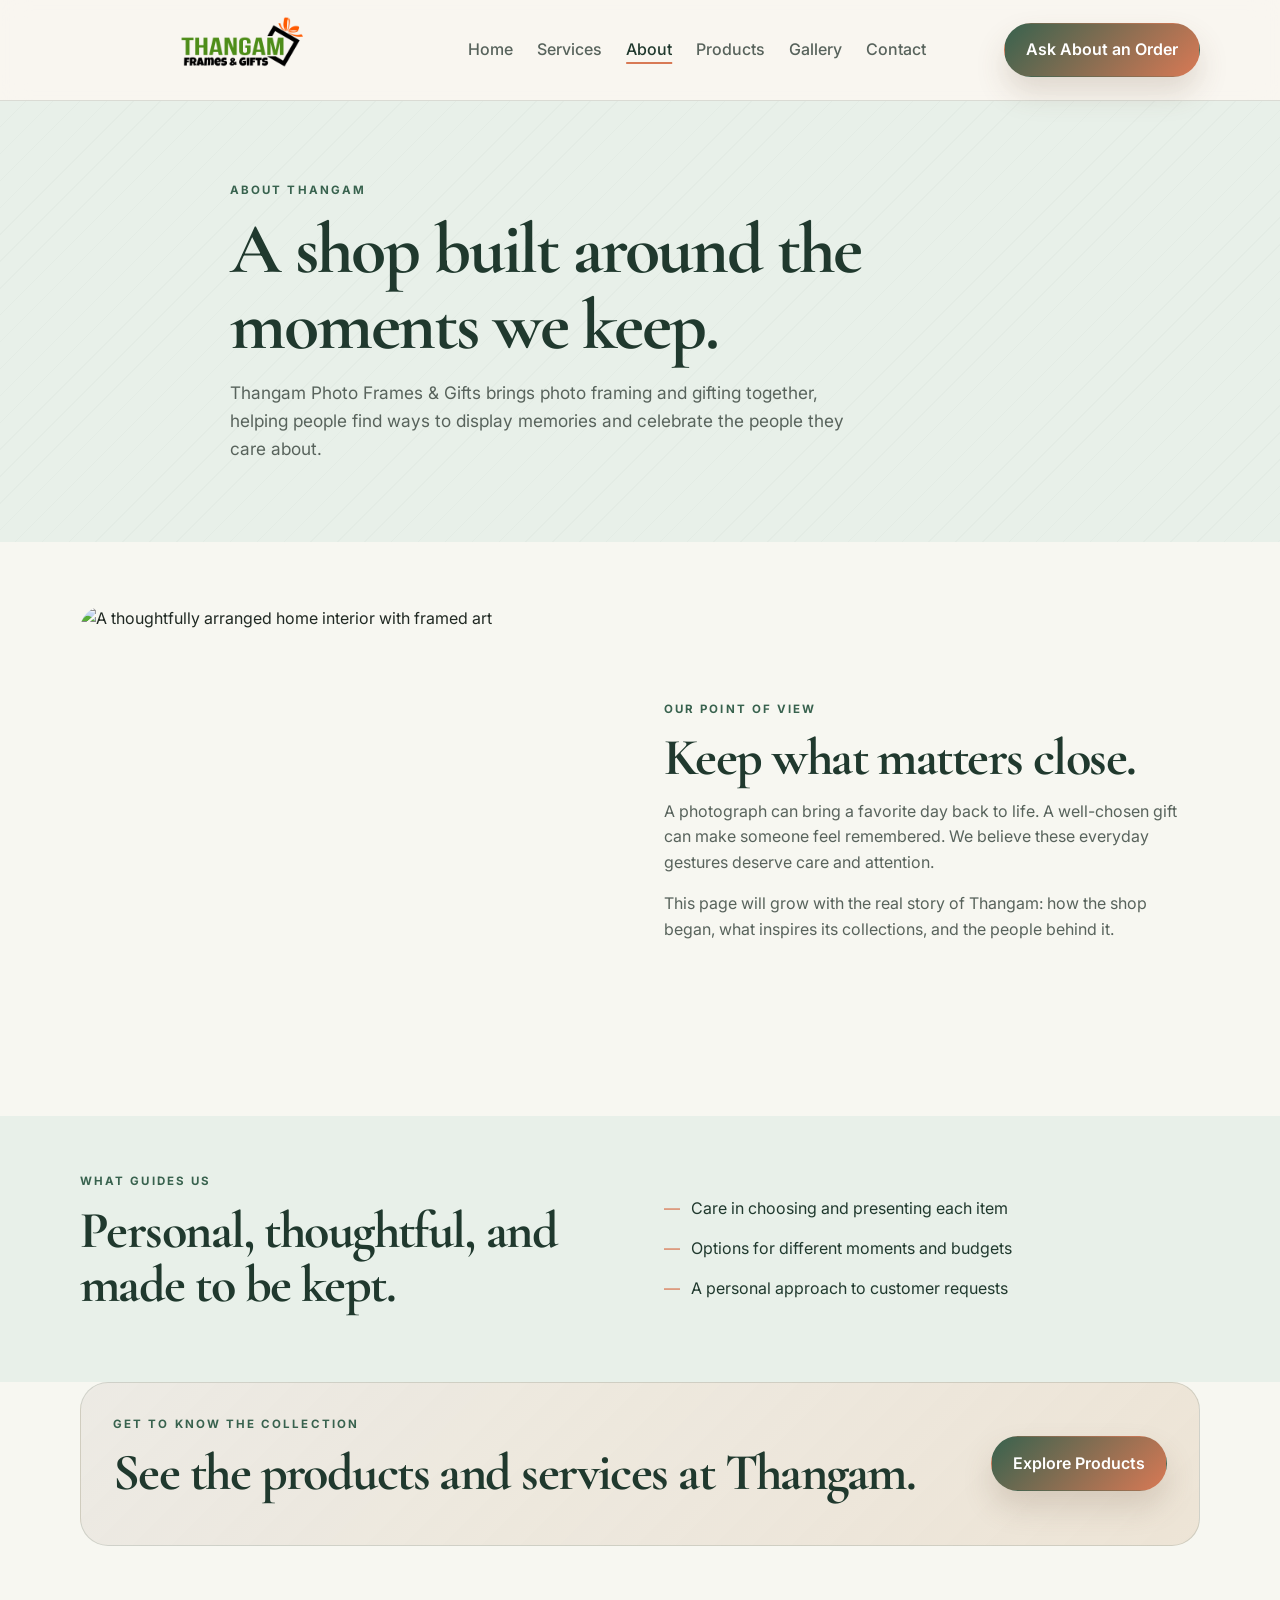
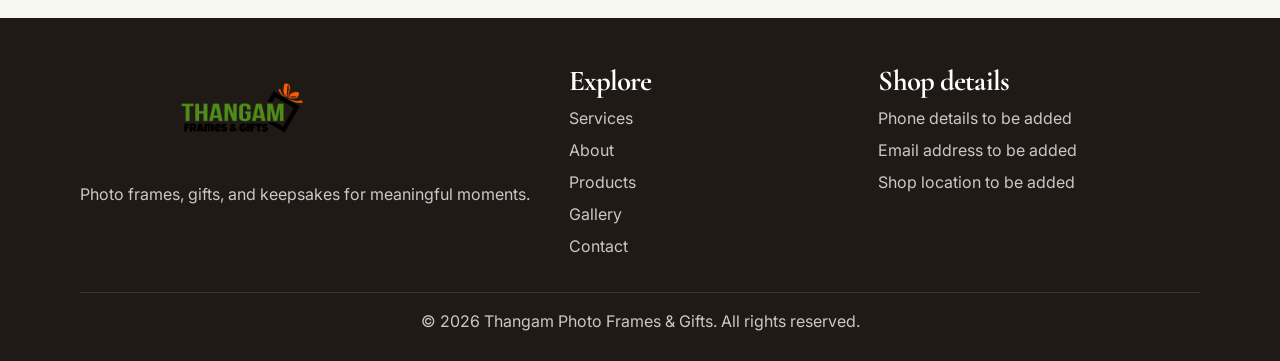
==== about.html @ ed3490eb "chnages" ====
<!DOCTYPE html>
<html lang="en">
  <head>
    <meta charset="UTF-8" />
    <meta name="viewport" content="width=device-width, initial-scale=1.0" />
    <meta name="description" content="Learn about Thangam Photo Frames & Gifts." />
    <title>About | Thangam Photo Frames & Gifts</title>
    <link rel="preconnect" href="https://fonts.googleapis.com" />
    <link rel="preconnect" href="https://fonts.gstatic.com" crossorigin />
    <link href="https://fonts.googleapis.com/css2?family=Cormorant+Garamond:wght@500;600;700&family=Inter:wght@400;500;600;700&display=swap" rel="stylesheet" />
    <link rel="stylesheet" href="styles.css" />
  </head>
  <body>
    <header class="site-header">
      <div class="container nav-wrap">
        <a href="index.html" class="brand" aria-label="Thangam Photo Frames and Gifts home"><img class="brand-logo" src="assets/thangam-logo.png" alt="" /></a>
        <button class="nav-toggle" aria-label="Toggle menu" aria-expanded="false"><span></span><span></span><span></span></button>
        <nav class="main-nav" aria-label="Main navigation">
          <a href="index.html">Home</a><a href="services.html">Services</a><a href="about.html" aria-current="page">About</a><a href="products.html">Products</a><a href="gallery.html">Gallery</a><a href="contact.html">Contact</a>
        </nav>
        <a href="contact.html" class="btn btn-primary nav-cta">Ask About an Order</a>
      </div>
    </header>

    <main>
      <section class="page-hero">
        <div class="container page-hero-inner">
          <p class="eyebrow">About Thangam</p>
          <h1>A shop built around the moments we keep.</h1>
          <p>Thangam Photo Frames & Gifts brings photo framing and gifting together, helping people find ways to display memories and celebrate the people they care about.</p>
        </div>
      </section>

      <section class="content-section">
        <div class="container story-layout">
          <div class="story-image"><img src="https://images.unsplash.com/photo-1513519245088-0e12902e5a38?auto=format&fit=crop&w=1100&q=85" alt="A thoughtfully arranged home interior with framed art" /></div>
          <div class="story-copy"><p class="eyebrow">Our point of view</p><h2>Keep what matters close.</h2><p>A photograph can bring a favorite day back to life. A well-chosen gift can make someone feel remembered. We believe these everyday gestures deserve care and attention.</p><p>This page will grow with the real story of Thangam: how the shop began, what inspires its collections, and the people behind it.</p></div>
        </div>
      </section>

      <section class="values-band"><div class="container values-inner"><div><p class="eyebrow">What guides us</p><h2>Personal, thoughtful, and made to be kept.</h2></div><ul class="value-list"><li>Care in choosing and presenting each item</li><li>Options for different moments and budgets</li><li>A personal approach to customer requests</li></ul></div></section>

      <section class="cta-strip"><div class="container cta-inner"><div><p class="eyebrow">Get to know the collection</p><h2>See the products and services at Thangam.</h2></div><a href="products.html" class="btn btn-primary">Explore Products</a></div></section>
    </main>

    <footer class="site-footer">
      <div class="container footer-grid">
        <div><a href="index.html" class="brand footer-brand" aria-label="Thangam Photo Frames and Gifts home"><img class="brand-logo" src="assets/thangam-logo.png" alt="" /></a><p>Photo frames, gifts, and keepsakes for meaningful moments.</p></div>
        <div><h3>Explore</h3><ul><li><a href="services.html">Services</a></li><li><a href="about.html">About</a></li><li><a href="products.html">Products</a></li><li><a href="gallery.html">Gallery</a></li><li><a href="contact.html">Contact</a></li></ul></div>
        <div><h3>Shop details</h3><ul><li>Phone details to be added</li><li>Email address to be added</li><li>Shop location to be added</li></ul></div>
      </div>
      <div class="container bottom-bar"><p>© <span id="year"></span> Thangam Photo Frames & Gifts. All rights reserved.</p></div>
    </footer>
    <script src="script.js"></script>
  </body>
</html>
---- styles.css ----
:root {
  --bg: #f7f7f1;
  --surface: #fffefa;
  --surface-strong: #e5eee6;
  --primary: #38624e;
  --primary-deep: #20392e;
  --accent: #d87955;
  --accent-soft: #f3dfd2;
  --text: #202923;
  --muted: #58635c;
  --line: rgba(32, 57, 46, 0.14);
  --shadow: 0 20px 45px rgba(32, 57, 46, 0.12);
}

* {
  margin: 0;
  padding: 0;
  box-sizing: border-box;
}

html {
  scroll-behavior: smooth;
}

body {
  font-family: "Inter", sans-serif;
  background: var(--bg);
  color: var(--text);
  line-height: 1.6;
}

img {
  display: block;
  width: 100%;
}

a {
  color: inherit;
  text-decoration: none;
}

button,
input,
textarea,
select {
  font: inherit;
}

.container {
  width: min(1120px, calc(100% - 2rem));
  margin: 0 auto;
}

.section-heading {
  margin-bottom: 2.5rem;
}

.section-heading.center {
  text-align: center;
}

.split {
  display: flex;
  justify-content: space-between;
  align-items: end;
  gap: 1rem;
}

.eyebrow {
  text-transform: uppercase;
  letter-spacing: 0.18em;
  font-size: 0.72rem;
  font-weight: 700;
  color: var(--primary);
  margin-bottom: 0.8rem;
}

h1,
h2,
h3 {
  font-family: "Cormorant Garamond", serif;
  line-height: 1.05;
  letter-spacing: -0.03em;
  color: var(--primary-deep);
}

h1 {
  font-size: 4.5rem;
  margin-bottom: 1rem;
}

h2 {
  font-size: 3.25rem;
  margin-bottom: 0.8rem;
}

h3 {
  font-size: 2rem;
  margin-bottom: 0.5rem;
}

p {
  color: var(--muted);
}

.site-header {
  position: sticky;
  top: 0;
  z-index: 20;
  background: rgba(249, 245, 240, 0.9);
  backdrop-filter: blur(14px);
  border-bottom: 1px solid var(--line);
}

.nav-wrap {
  display: flex;
  align-items: center;
  justify-content: space-between;
  gap: 1rem;
  min-height: 82px;
}

.brand {
  display: inline-flex;
  align-items: center;
  gap: 0.8rem;
}

.brand-logo {
  width: 310px;
  height: auto;
  max-height: 100px;
  object-fit: contain;
}

.home-logo {
  display: block;
  width: min(360px, 100%);
  height: auto;
  margin-bottom: 1.5rem;
}

.brand strong,
.brand small {
  display: block;
}

.brand strong {
  font-size: 1.1rem;
  color: var(--primary-deep);
}

.brand small {
  font-size: 0.7rem;
  color: var(--muted);
}

.brand-mark {
  width: 2.4rem;
  height: 2.4rem;
  display: grid;
  place-items: center;
  background: linear-gradient(135deg, var(--primary), var(--accent));
  color: white;
  font-family: "Cormorant Garamond", serif;
  font-size: 1.5rem;
  font-weight: 700;
  border-radius: 50%;
  box-shadow: var(--shadow);
}

.main-nav {
  display: flex;
  align-items: center;
  gap: 1.5rem;
}

.main-nav a {
  color: var(--muted);
  font-weight: 500;
  transition: color 0.2s ease;
}

.main-nav a:hover,
.main-nav a:focus-visible {
  color: var(--primary-deep);
}

.main-nav a[aria-current="page"] {
  color: var(--primary-deep);
  text-decoration: underline;
  text-decoration-color: var(--accent);
  text-decoration-thickness: 2px;
  text-underline-offset: 7px;
}

.nav-toggle {
  display: none;
  width: 46px;
  height: 46px;
  border: 1px solid var(--line);
  background: var(--surface);
  border-radius: 12px;
  flex-direction: column;
  justify-content: center;
  align-items: center;
  gap: 5px;
  cursor: pointer;
}

.nav-toggle span {
  display: block;
  width: 20px;
  height: 2px;
  background: var(--primary-deep);
  border-radius: 99px;
}

.btn {
  display: inline-flex;
  align-items: center;
  justify-content: center;
  min-height: 48px;
  padding: 0.85rem 1.3rem;
  border-radius: 999px;
  font-weight: 600;
  border: 1px solid transparent;
  transition: transform 0.2s ease, box-shadow 0.2s ease;
}

.btn:hover,
.btn:focus-visible {
  transform: translateY(-1px);
}

.btn-primary {
  background: linear-gradient(135deg, var(--primary), var(--accent));
  color: white;
  box-shadow: 0 16px 30px rgba(107, 75, 58, 0.18);
}

.btn-secondary {
  border-color: var(--line);
  background: rgba(255, 255, 255, 0.4);
  color: var(--primary-deep);
}

.hero {
  padding: 4.5rem 0 4rem;
}

.hero-grid {
  display: grid;
  grid-template-columns: 1.1fr 0.9fr;
  align-items: center;
  gap: 3rem;
}

.hero-copy .lead {
  font-size: 1.07rem;
  max-width: 600px;
  margin-bottom: 1.7rem;
}

.hero-actions {
  display: flex;
  flex-wrap: wrap;
  gap: 1rem;
  margin-bottom: 2rem;
}

.hero-stats {
  list-style: none;
  display: flex;
  flex-wrap: wrap;
  gap: 1.4rem;
}

.hero-stats li {
  min-width: 120px;
}

.hero-stats strong {
  display: block;
  font-size: 1.4rem;
  color: var(--primary-deep);
}

.hero-stats span {
  color: var(--muted);
  font-size: 0.9rem;
}

.hero-visual {
  position: relative;
  min-height: 560px;
  display: grid;
  place-items: center;
}

.frame-card {
  overflow: hidden;
  background: var(--surface);
  border: 12px solid #f8f1ea;
  border-radius: 24px;
  box-shadow: var(--shadow);
}

.frame-large {
  width: min(100%, 420px);
  aspect-ratio: 4 / 5;
  transform: rotate(-5deg);
}

.frame-small {
  position: absolute;
  width: 200px;
  aspect-ratio: 1;
  border-width: 10px;
  transform: rotate(10deg);
  box-shadow: 0 18px 30px rgba(62, 36, 27, 0.14);
}

.frame-small.top {
  right: 12%;
  top: 14%;
}

.frame-card img {
  height: 100%;
  object-fit: cover;
}

.badge {
  position: absolute;
  left: 5%;
  bottom: 10%;
  background: rgba(255, 255, 255, 0.8);
  border: 1px solid rgba(107, 75, 58, 0.12);
  color: var(--primary-deep);
  border-radius: 999px;
  padding: 0.7rem 1rem;
  font-weight: 600;
  box-shadow: 0 10px 25px rgba(77, 52, 45, 0.1);
}

.categories,
.featured,
.about,
.testimonials {
  padding: 2rem 0 4.5rem;
}

.category-grid,
.product-grid,
.testimonial-grid,
.footer-grid {
  display: grid;
  gap: 1.5rem;
}

.category-grid {
  grid-template-columns: repeat(3, minmax(0, 1fr));
}

.category-card,
.product-card,
blockquote {
  background: rgba(255, 255, 255, 0.6);
  border: 1px solid var(--line);
  border-radius: 24px;
  box-shadow: 0 15px 30px rgba(62, 39, 32, 0.04);
}

.category-card {
  padding: 2rem 1.5rem;
}

.icon {
  width: 62px;
  height: 62px;
  display: grid;
  place-items: center;
  background: var(--accent-soft);
  border-radius: 18px;
  font-size: 2rem;
  margin-bottom: 1rem;
}

.product-grid {
  grid-template-columns: repeat(4, minmax(0, 1fr));
}

.product-card {
  overflow: hidden;
}

.product-card img {
  height: 280px;
  object-fit: cover;
}

.product-info {
  padding: 1.2rem 1.1rem 1.5rem;
}

.tag {
  display: inline-block;
  padding: 0.45rem 0.7rem;
  border-radius: 999px;
  background: var(--surface-strong);
  color: var(--primary);
  font-size: 0.72rem;
  font-weight: 700;
  letter-spacing: 0.04em;
  text-transform: uppercase;
  margin-bottom: 0.75rem;
}

.product-info p {
  margin-top: 0.2rem;
  font-size: 0.95rem;
}

.catalog-intro {
  max-width: 720px;
  margin-bottom: 1.4rem;
}

.catalog-nav {
  display: flex;
  flex-wrap: wrap;
  gap: 0.7rem 1.5rem;
  padding: 0 0 1.3rem;
  border-bottom: 1px solid var(--line);
}

.catalog-nav a {
  color: var(--primary);
  font-weight: 600;
}

.catalog-nav a:hover,
.catalog-nav a:focus-visible {
  color: var(--accent);
  text-decoration: underline;
  text-underline-offset: 4px;
}

.catalog-category {
  padding: 2.5rem 0;
  border-bottom: 1px solid var(--line);
  scroll-margin-top: 125px;
}

.catalog-heading {
  display: flex;
  align-items: end;
  justify-content: space-between;
  gap: 1rem;
}

.catalog-kicker {
  display: block;
  margin-bottom: 0.5rem;
  color: var(--accent);
  font-size: 0.75rem;
  font-weight: 700;
  letter-spacing: 0.12em;
  text-transform: uppercase;
}

.catalog-heading h2 {
  margin-bottom: 0;
}

.serial-format {
  padding-bottom: 0.45rem;
  color: var(--muted);
  white-space: nowrap;
}

.serial-format strong {
  margin-left: 0.35rem;
  padding: 0.45rem 0.65rem;
  border: 1px solid var(--line);
  background: var(--surface);
  color: var(--primary-deep);
  font-family: monospace;
  font-size: 0.95rem;
}

.catalog-description {
  margin: 0.85rem 0 1.5rem;
}

.catalog-empty {
  display: flex;
  align-items: center;
  gap: 1.2rem;
  padding: 1.25rem 0;
  border-top: 1px solid var(--line);
}

.empty-code {
  color: var(--accent);
  font-family: "Cormorant Garamond", serif;
  font-size: 3rem;
  font-weight: 700;
  line-height: 1;
}

.catalog-empty h3 {
  margin-bottom: 0.25rem;
  font-size: 1.65rem;
}

.catalog-empty p {
  max-width: 720px;
}

.catalog-product-card {
  display: grid;
  grid-template-columns: 240px minmax(0, 1fr);
  align-items: center;
  gap: 1.5rem;
  padding: 1.35rem 0;
  border-top: 1px solid var(--line);
}

.catalog-product-image {
  width: min(100%, 240px);
  height: auto;
  aspect-ratio: 1;
  object-fit: contain;
  background: #fff;
  border: 1px solid var(--line);
  border-radius: 8px;
}

.product-serial {
  margin-bottom: 0.35rem;
  color: var(--accent);
  font-family: monospace;
  font-size: 0.9rem;
  font-weight: 700;
}

.catalog-product-details h3 {
  margin-bottom: 0.4rem;
}

.whatsapp-order-button {
  margin-top: 1rem;
  background: #18864b;
  box-shadow: 0 12px 24px rgba(24, 134, 75, 0.16);
}

.whatsapp-order-button:hover,
.whatsapp-order-button:focus-visible {
  background: #126b3b;
}

.product-price {
  display: flex;
  gap: 0.65rem;
  margin-top: 0.9rem;
}

.product-price span {
  color: var(--muted);
}

.product-price strong {
  color: var(--primary-deep);
}

.text-link {
  color: var(--primary);
  font-weight: 600;
}

.page-hero {
  padding: 5rem 0;
  background-color: #e8f0e9;
  background-image: repeating-linear-gradient(135deg, transparent 0 18px, rgba(32, 57, 46, 0.025) 18px 19px);
}

.page-hero-inner {
  max-width: 820px;
}

.page-hero h1 {
  max-width: 760px;
}

.page-hero p:not(.eyebrow) {
  max-width: 650px;
  font-size: 1.08rem;
}

.content-section {
  padding: 4rem 0 5rem;
}

.section-copy {
  max-width: 700px;
  margin-top: 1rem;
}

.service-grid {
  display: grid;
  grid-template-columns: repeat(2, minmax(0, 1fr));
  gap: 1.2rem;
}

.service-card {
  min-height: 260px;
  padding: 2rem;
  background: var(--surface);
  border: 1px solid var(--line);
  border-radius: 20px;
}

.service-number {
  display: block;
  margin-bottom: 2rem;
  color: var(--accent);
  font-size: 0.85rem;
  font-weight: 700;
}

.service-card .text-link {
  display: inline-block;
  margin-top: 1rem;
}

.story-layout {
  display: grid;
  grid-template-columns: 1fr 1fr;
  align-items: center;
  gap: 3rem;
}

.story-image {
  overflow: hidden;
  border-radius: 24px;
}

.story-image img {
  min-height: 430px;
  height: 100%;
  object-fit: cover;
}

.story-copy p + p {
  margin-top: 1rem;
}

.values-band {
  padding: 3.5rem 0;
  background: #e8f0e9;
}

.values-inner {
  display: grid;
  grid-template-columns: 1fr 1fr;
  align-items: center;
  gap: 3rem;
}

.value-list {
  display: grid;
  gap: 0.9rem;
  list-style: none;
  color: var(--primary-deep);
}

.value-list li::before {
  content: "—";
  margin-right: 0.7rem;
  color: var(--accent);
}

.gallery-grid {
  display: grid;
  grid-template-columns: repeat(3, minmax(0, 1fr));
  grid-auto-rows: 250px;
  gap: 1rem;
}

.gallery-item {
  position: relative;
  overflow: hidden;
  border-radius: 16px;
  background: var(--surface-strong);
}

.gallery-item img {
  width: 100%;
  height: 100%;
  object-fit: cover;
  transition: transform 0.45s ease;
}

.gallery-item:hover img {
  transform: scale(1.035);
}

.gallery-item figcaption {
  position: absolute;
  right: 0;
  bottom: 0;
  left: 0;
  padding: 2.5rem 1rem 1rem;
  color: white;
  font-weight: 600;
  background: linear-gradient(transparent, rgba(20, 30, 25, 0.72));
}

.gallery-tall {
  grid-row: span 2;
}

.gallery-wide {
  grid-column: span 2;
}

.contact-layout {
  display: grid;
  grid-template-columns: 0.8fr 1.2fr;
  gap: 3rem;
}

.contact-details {
  display: grid;
  gap: 0.8rem;
}

.contact-detail {
  padding: 1.4rem 1.5rem;
  border-left: 3px solid var(--accent);
  background: var(--surface);
}

.detail-label {
  display: block;
  margin-bottom: 0.3rem;
  color: var(--primary);
  font-size: 0.75rem;
  font-weight: 700;
  letter-spacing: 0.08em;
  text-transform: uppercase;
}

.contact-detail h3 {
  font-size: 1.7rem;
}

.about-grid {
  display: grid;
  grid-template-columns: 0.95fr 1.05fr;
  align-items: center;
  gap: 2rem;
}

.about-image {
  overflow: hidden;
  border-radius: 28px;
  box-shadow: var(--shadow);
}

.about-image img {
  height: 100%;
  min-height: 440px;
  object-fit: cover;
}

.check-list {
  margin-top: 1.4rem;
  list-style: none;
  display: grid;
  gap: 0.8rem;
  color: var(--primary-deep);
}

.check-list li {
  display: flex;
  align-items: center;
  gap: 0.7rem;
  font-weight: 500;
}

.check-list li::before {
  content: "✓";
  display: grid;
  place-items: center;
  width: 26px;
  height: 26px;
  background: var(--accent-soft);
  color: var(--primary);
  border-radius: 50%;
  font-weight: 700;
}

.testimonial-grid {
  grid-template-columns: repeat(3, minmax(0, 1fr));
}

blockquote {
  padding: 1.8rem 1.5rem;
  font-size: 1rem;
  color: var(--primary-deep);
}

blockquote footer {
  margin-top: 1rem;
  color: var(--primary);
  font-weight: 600;
}

.cta-strip {
  padding: 0 0 4.5rem;
}

.cta-inner {
  display: flex;
  align-items: center;
  justify-content: space-between;
  gap: 1rem;
  padding: 2rem 2rem;
  border-radius: 28px;
  background: linear-gradient(135deg, rgba(107, 75, 58, 0.07), rgba(200, 155, 108, 0.2));
  border: 1px solid var(--line);
}

.site-footer {
  background: #201a17;
  color: rgba(255, 255, 255, 0.8);
  padding-top: 3rem;
}

.footer-grid {
  grid-template-columns: 1.3fr 0.8fr 0.9fr;
  align-items: start;
}

.footer-brand {
  margin-bottom: 1rem;
}

.footer-brand .brand-logo {
  width: 310px;
}

.footer-brand strong,
.footer-brand small {
  color: #fff;
}

.site-footer h3 {
  font-size: 1.8rem;
  color: #fff;
  margin-bottom: 0.6rem;
}

.site-footer p,
.site-footer li,
.site-footer a {
  color: rgba(255, 255, 255, 0.76);
}

.site-footer ul {
  list-style: none;
  display: grid;
  gap: 0.4rem;
}

.bottom-bar {
  margin-top: 2rem;
  border-top: 1px solid rgba(255, 255, 255, 0.12);
  padding: 1rem 0 1.7rem;
  text-align: center;
}

@media (max-width: 900px) {
  .brand-logo {
    width: 290px;
    max-height: 94px;
  }

  .footer-brand .brand-logo {
    width: 290px;
  }

  h1 {
    font-size: 3.75rem;
  }

  h2 {
    font-size: 2.75rem;
  }

  .hero-grid,
  .about-grid,
  .category-grid,
  .product-grid,
  .testimonial-grid,
  .footer-grid {
    grid-template-columns: 1fr 1fr;
  }

  .hero-grid,
  .about-grid,
  .story-layout,
  .values-inner,
  .contact-layout {
    grid-template-columns: 1fr;
  }

  .gallery-grid {
    grid-template-columns: repeat(2, minmax(0, 1fr));
  }

  .main-nav {
    position: absolute;
    top: calc(100% + 10px);
    right: 1rem;
    left: 1rem;
    z-index: 1;
    display: none;
    flex-direction: column;
    align-items: flex-start;
    background: var(--surface);
    border: 1px solid var(--line);
    border-radius: 20px;
    padding: 1rem;
    box-shadow: var(--shadow);
  }

  .main-nav.open {
    display: flex;
  }

  .nav-toggle {
    display: flex;
  }

  .nav-cta {
    display: none;
  }
}

@media (max-width: 640px) {
  h1 {
    font-size: 2.8rem;
  }

  h2 {
    font-size: 2.3rem;
  }

  h3 {
    font-size: 1.8rem;
  }

  .hero {
    padding-top: 3.2rem;
  }

  .brand-logo {
    width: 260px;
    max-height: 88px;
  }

  .footer-brand .brand-logo {
    width: 260px;
  }

  .hero-stats,
  .category-grid,
  .product-grid,
  .testimonial-grid,
  .footer-grid,
  .service-grid,
  .gallery-grid {
    grid-template-columns: 1fr;
  }

  .page-hero {
    padding: 3.5rem 0;
  }

  .content-section {
    padding: 3rem 0;
  }

  .catalog-nav {
    display: grid;
    grid-template-columns: repeat(2, minmax(0, 1fr));
    gap: 0.75rem;
  }

  .catalog-category {
    padding: 2rem 0;
  }

  .catalog-heading {
    align-items: flex-start;
    flex-direction: column;
    gap: 0.75rem;
  }

  .catalog-product-card {
    grid-template-columns: 1fr;
    gap: 1rem;
  }

  .serial-format {
    padding-bottom: 0;
  }

  .gallery-grid {
    grid-auto-rows: 280px;
  }

  .gallery-tall,
  .gallery-wide {
    grid-column: auto;
    grid-row: auto;
  }

  .hero-stats {
    display: grid;
    gap: 0.8rem;
  }

  .cta-inner,
  .split {
    flex-direction: column;
    align-items: flex-start;
  }

  .frame-small.top {
    right: 0;
    width: 145px;
  }

  .frame-large {
    width: min(100%, 360px);
  }
}
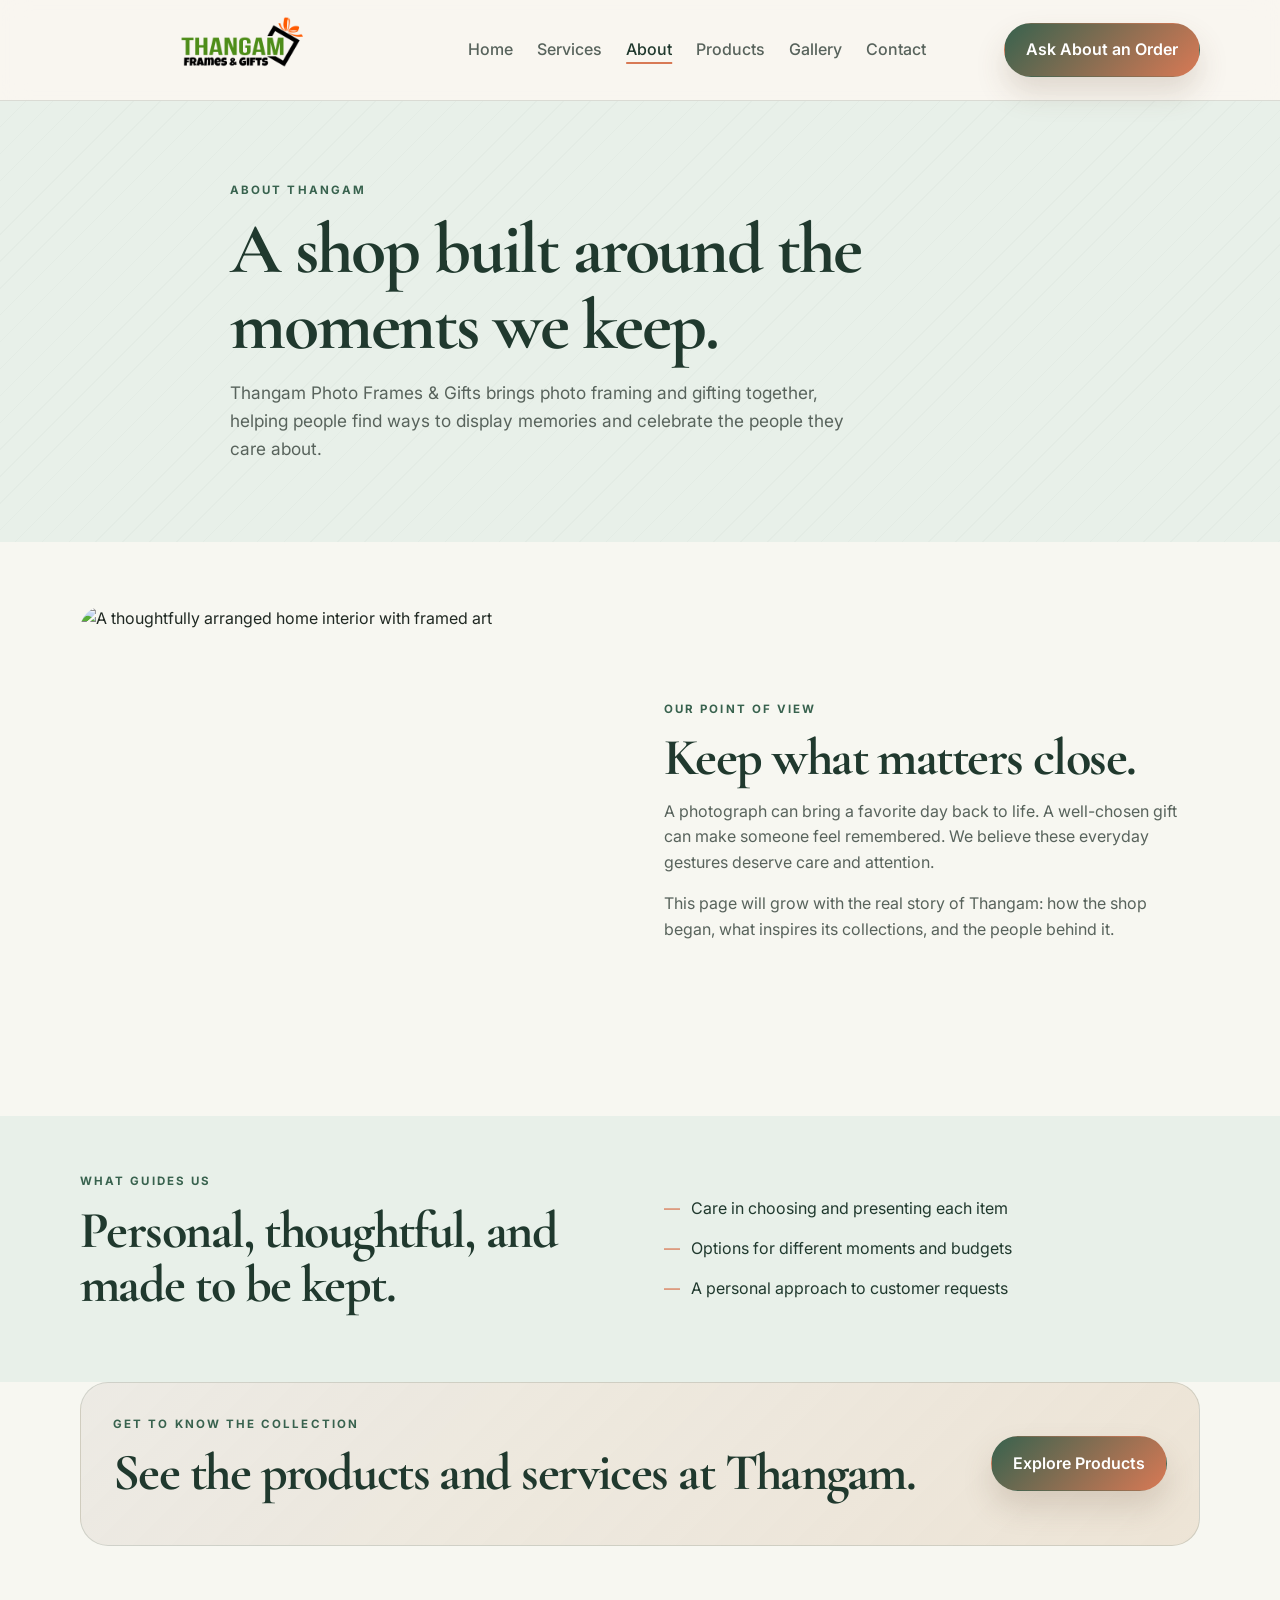
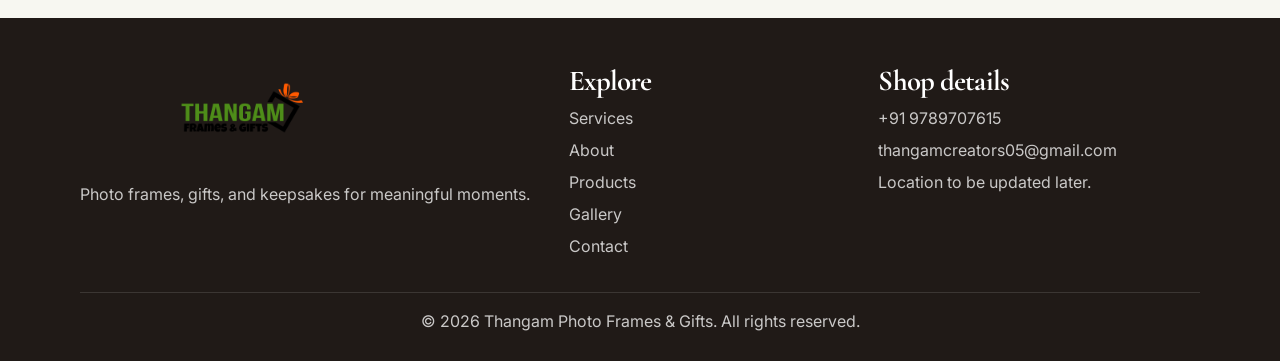
==== commit bef658c6: "Add cart-based WhatsApp ordering" ====
--- a/about.html
+++ b/about.html
@@ -47,7 +47,7 @@
       <div class="container footer-grid">
         <div><a href="index.html" class="brand footer-brand" aria-label="Thangam Photo Frames and Gifts home"><img class="brand-logo" src="assets/thangam-logo.png" alt="" /></a><p>Photo frames, gifts, and keepsakes for meaningful moments.</p></div>
         <div><h3>Explore</h3><ul><li><a href="services.html">Services</a></li><li><a href="about.html">About</a></li><li><a href="products.html">Products</a></li><li><a href="gallery.html">Gallery</a></li><li><a href="contact.html">Contact</a></li></ul></div>
-        <div><h3>Shop details</h3><ul><li>Phone details to be added</li><li>Email address to be added</li><li>Shop location to be added</li></ul></div>
+        <div><h3>Shop details</h3><ul><li><a href="tel:+919789707615">+91 9789707615</a></li><li><a href="mailto:thangamcreators05@gmail.com">thangamcreators05@gmail.com</a></li><li>Location to be updated later.</li></ul></div>
       </div>
       <div class="container bottom-bar"><p>© <span id="year"></span> Thangam Photo Frames & Gifts. All rights reserved.</p></div>
     </footer>
--- a/styles.css
+++ b/styles.css
@@ -245,28 +245,104 @@
   color: var(--primary-deep);
 }
 
+:root {
+  --hero-bg: url('assets/hero-background.gif');
+}
+
 .hero {
+  position: relative;
   padding: 4.5rem 0 4rem;
+  background:
+    linear-gradient(120deg, rgba(22, 30, 28, 0.74), rgba(22, 30, 28, 0.35)),
+    var(--hero-bg) center center / cover no-repeat;
 }
 
 .hero-grid {
   display: grid;
-  grid-template-columns: 1.1fr 0.9fr;
+  grid-template-columns: 1fr;
   align-items: center;
   gap: 3rem;
 }
 
+.hero-copy {
+  position: relative;
+  z-index: 1;
+  max-width: 760px;
+}
+
+.hero-copy .eyebrow,
+.hero-copy h1,
+.hero-copy .lead,
+.hero-copy .hero-search-form,
+.hero-copy .hero-actions {
+  position: relative;
+  z-index: 1;
+}
+
+.hero-copy .eyebrow {
+  color: #f8eae3;
+}
+
+.hero-copy h1 {
+  color: #fffdf9;
+  max-width: 620px;
+}
+
 .hero-copy .lead {
+  color: rgba(255, 255, 255, 0.88);
   font-size: 1.07rem;
   max-width: 600px;
   margin-bottom: 1.7rem;
 }
 
+.hero-search-form {
+  display: flex;
+  align-items: center;
+  gap: 0.8rem;
+  max-width: 610px;
+  margin-bottom: 1.5rem;
+  background: rgba(255, 255, 255, 0.1);
+  border: 1px solid rgba(255, 255, 255, 0.2);
+  border-radius: 999px;
+  padding: 0.5rem 0.7rem 0.5rem 1rem;
+  backdrop-filter: blur(8px);
+}
+
+.hero-search-form input {
+  flex: 1;
+  min-width: 0;
+  border: none;
+  background: transparent;
+  color: #fff;
+  font-size: 1rem;
+  outline: none;
+}
+
+.hero-search-form input::placeholder {
+  color: rgba(255, 255, 255, 0.7);
+}
+
+.hero-search-form .btn {
+  min-height: 44px;
+}
+
 .hero-actions {
   display: flex;
   flex-wrap: wrap;
   gap: 1rem;
   margin-bottom: 2rem;
+}
+
+.sr-only {
+  position: absolute;
+  width: 1px;
+  height: 1px;
+  padding: 0;
+  margin: -1px;
+  overflow: hidden;
+  clip: rect(0, 0, 0, 0);
+  white-space: nowrap;
+  border: 0;
 }
 
 .hero-stats {
@@ -291,57 +367,136 @@
   font-size: 0.9rem;
 }
 
-.hero-visual {
+.home-products {
+  padding: 3rem 0 4.5rem;
+}
+
+.home-products-heading {
+  display: flex;
+  align-items: end;
+  justify-content: space-between;
+  gap: 1rem;
+  margin-bottom: 1.5rem;
+}
+
+.home-products-heading h2 {
+  margin-bottom: 0;
+}
+
+.home-products-tabs {
+  display: flex;
+  justify-content: center;
+  gap: 1.8rem;
+  margin-bottom: 1rem;
+  border-bottom: 1px solid var(--line);
+}
+
+.home-products-tab {
   position: relative;
-  min-height: 560px;
-  display: grid;
-  place-items: center;
-}
-
-.frame-card {
+  padding: 0.8rem 0.2rem;
+  border: 0;
+  background: transparent;
+  color: var(--muted);
+  font-weight: 600;
+  cursor: pointer;
+}
+
+.home-products-tab.is-active {
+  color: var(--primary-deep);
+}
+
+.home-products-tab.is-active::after {
+  position: absolute;
+  right: 0;
+  bottom: -1px;
+  left: 0;
+  height: 3px;
+  background: var(--accent);
+  content: "";
+}
+
+.home-category-filters {
+  display: flex;
+  flex-wrap: wrap;
+  justify-content: center;
+  gap: 0.55rem;
+  padding: 0.4rem 0 1.2rem;
+}
+
+.home-category-filters[hidden] {
+  display: none;
+}
+
+.home-category-filter {
+  padding: 0.55rem 0.8rem;
+  border: 1px solid var(--line);
+  border-radius: 999px;
+  background: var(--surface);
+  color: var(--muted);
+  font-size: 0.82rem;
+  cursor: pointer;
+}
+
+.home-category-filter.is-active {
+  border-color: var(--primary);
+  background: var(--primary);
+  color: white;
+}
+
+.home-product-grid {
+  display: grid;
+  grid-template-columns: repeat(4, minmax(0, 1fr));
+  gap: 1rem;
+}
+
+.home-product-card {
+  min-width: 0;
   overflow: hidden;
   background: var(--surface);
-  border: 12px solid #f8f1ea;
-  border-radius: 24px;
-  box-shadow: var(--shadow);
-}
-
-.frame-large {
-  width: min(100%, 420px);
-  aspect-ratio: 4 / 5;
-  transform: rotate(-5deg);
-}
-
-.frame-small {
-  position: absolute;
-  width: 200px;
-  aspect-ratio: 1;
-  border-width: 10px;
-  transform: rotate(10deg);
-  box-shadow: 0 18px 30px rgba(62, 36, 27, 0.14);
-}
-
-.frame-small.top {
-  right: 12%;
-  top: 14%;
-}
-
-.frame-card img {
+  border: 1px solid var(--line);
+  border-radius: 8px;
+  box-shadow: 0 12px 26px rgba(32, 57, 46, 0.07);
+  transition: transform 0.25s ease, box-shadow 0.25s ease;
+}
+
+.home-product-card:hover,
+.home-product-card:focus-visible {
+  transform: translateY(-3px);
+  box-shadow: 0 17px 30px rgba(32, 57, 46, 0.14);
+}
+
+.home-product-image {
+  overflow: hidden;
+  aspect-ratio: 1 / 1;
+  background: #fff;
+}
+
+.home-product-image img {
   height: 100%;
-  object-fit: cover;
-}
-
-.badge {
-  position: absolute;
-  left: 5%;
-  bottom: 10%;
-  background: rgba(255, 255, 255, 0.8);
-  border: 1px solid rgba(107, 75, 58, 0.12);
-  color: var(--primary-deep);
-  border-radius: 999px;
-  padding: 0.7rem 1rem;
-  font-weight: 600;
-  box-shadow: 0 10px 25px rgba(77, 52, 45, 0.1);
+  object-fit: contain;
+  transition: transform 0.35s ease;
+}
+
+.home-product-card:hover .home-product-image img {
+  transform: scale(1.035);
+}
+
+.home-product-info {
+  display: grid;
+  gap: 0.25rem;
+  padding: 0.85rem;
+}
+
+.home-product-id {
+  color: var(--accent);
+  font-family: monospace;
+  font-size: 0.76rem;
+  font-weight: 700;
+}
+
+.home-product-info h3 {
+  margin: 0;
+  font-size: 1.45rem;
 }
 
 .categories,
@@ -519,23 +674,33 @@
   max-width: 720px;
 }
 
+.catalog-product-list,
+.mug-product-list {
+  display: grid;
+  grid-template-columns: repeat(4, minmax(0, 1fr));
+  gap: 1rem;
+}
+
 .catalog-product-card {
   display: grid;
-  grid-template-columns: 240px minmax(0, 1fr);
-  align-items: center;
-  gap: 1.5rem;
-  padding: 1.35rem 0;
-  border-top: 1px solid var(--line);
+  grid-template-columns: minmax(0, 1fr);
+  align-content: start;
+  overflow: hidden;
+  background: var(--surface);
+  border: 1px solid var(--line);
+  border-radius: 8px;
 }
 
 .catalog-product-image {
-  width: min(100%, 240px);
+  width: 100%;
   height: auto;
   aspect-ratio: 1;
   object-fit: contain;
   background: #fff;
-  border: 1px solid var(--line);
-  border-radius: 8px;
+}
+
+.catalog-product-details {
+  padding: 0.9rem;
 }
 
 .product-serial {
@@ -548,31 +713,321 @@
 
 .catalog-product-details h3 {
   margin-bottom: 0.4rem;
-}
-
-.whatsapp-order-button {
-  margin-top: 1rem;
+  font-size: 1.65rem;
+}
+
+.add-to-cart-button {
+  width: 100%;
+  min-height: 42px;
+  margin-top: 0.8rem;
+  padding: 0.65rem 0.8rem;
+  border: 1px solid var(--primary);
+  border-radius: 6px;
+  background: var(--primary);
+  color: #fff;
+  font-weight: 600;
+  cursor: pointer;
+}
+
+.add-to-cart-button:hover,
+.add-to-cart-button:focus-visible {
+  background: var(--primary-deep);
+}
+
+.product-price {
+  display: flex;
+  gap: 0.65rem;
+  margin-top: 0.9rem;
+}
+
+.product-price span {
+  color: var(--muted);
+}
+
+.product-price strong {
+  color: var(--primary-deep);
+}
+
+.home-product-add {
+  min-height: 38px;
+  margin-top: 0.45rem;
+  padding: 0.55rem 0.7rem;
+  font-size: 0.85rem;
+}
+
+.cart-floating-button {
+  position: fixed;
+  right: 1.25rem;
+  bottom: 1.25rem;
+  z-index: 31;
+  display: inline-flex;
+  align-items: center;
+  gap: 0.6rem;
+  min-height: 50px;
+  padding: 0.65rem 1rem;
+  border: 0;
+  border-radius: 999px;
+  background: var(--primary-deep);
+  color: #fff;
+  font-weight: 700;
+  box-shadow: 0 12px 30px rgba(32, 57, 46, 0.24);
+  cursor: pointer;
+}
+
+.cart-count {
+  display: grid;
+  place-items: center;
+  width: 1.6rem;
+  aspect-ratio: 1;
+  border-radius: 50%;
+  background: var(--accent);
+  color: #fff;
+  font-size: 0.8rem;
+}
+
+.cart-overlay {
+  position: fixed;
+  inset: 0;
+  z-index: 40;
+}
+
+.cart-overlay[hidden] {
+  display: none;
+}
+
+.cart-backdrop {
+  position: absolute;
+  inset: 0;
+  width: 100%;
+  border: 0;
+  background: rgba(15, 24, 19, 0.55);
+}
+
+.cart-drawer {
+  position: absolute;
+  top: 0;
+  right: 0;
+  bottom: 0;
+  width: min(560px, 100%);
+  overflow-y: auto;
+  padding: 1.4rem;
+  background: var(--bg);
+  box-shadow: -20px 0 50px rgba(0, 0, 0, 0.18);
+}
+
+.cart-header {
+  display: flex;
+  align-items: flex-start;
+  justify-content: space-between;
+  gap: 1rem;
+  padding-bottom: 1rem;
+  border-bottom: 1px solid var(--line);
+}
+
+.cart-header .eyebrow {
+  margin-bottom: 0.3rem;
+}
+
+.cart-header h2 {
+  margin: 0;
+  font-size: 2.4rem;
+}
+
+.cart-close {
+  min-height: 40px;
+  padding: 0.5rem 0.8rem;
+  border: 1px solid var(--line);
+  border-radius: 6px;
+  background: var(--surface);
+  color: var(--text);
+  cursor: pointer;
+}
+
+.cart-items {
+  display: grid;
+  gap: 0.75rem;
+  padding: 1rem 0;
+}
+
+.cart-empty {
+  padding: 1rem 0;
+}
+
+.cart-item {
+  display: grid;
+  grid-template-columns: 76px minmax(0, 1fr) auto;
+  align-items: center;
+  gap: 0.75rem;
+  padding: 0.65rem;
+  border: 1px solid var(--line);
+  border-radius: 8px;
+  background: var(--surface);
+}
+
+.cart-item-image {
+  width: 76px;
+  aspect-ratio: 1;
+  object-fit: contain;
+  background: #fff;
+}
+
+.cart-item-id {
+  color: var(--accent);
+  font-family: monospace;
+  font-size: 0.75rem;
+  font-weight: 700;
+}
+
+.cart-item h3 {
+  margin: 0.1rem 0;
+  font-size: 1.35rem;
+}
+
+.cart-item p {
+  font-size: 0.82rem;
+}
+
+.cart-item-actions {
+  display: flex;
+  align-items: center;
+  gap: 0.35rem;
+}
+
+.cart-item-actions button {
+  display: grid;
+  place-items: center;
+  width: 32px;
+  aspect-ratio: 1;
+  border: 1px solid var(--line);
+  border-radius: 5px;
+  background: var(--surface);
+  color: var(--text);
+  cursor: pointer;
+}
+
+.cart-item-quantity {
+  min-width: 1.2rem;
+  text-align: center;
+  font-weight: 700;
+}
+
+.cart-total {
+  display: flex;
+  justify-content: space-between;
+  gap: 1rem;
+  padding: 0.9rem 0;
+  border-top: 1px solid var(--line);
+  border-bottom: 1px solid var(--line);
+}
+
+.cart-total strong {
+  color: var(--primary-deep);
+}
+
+.order-form {
+  display: grid;
+  gap: 1rem;
+  padding-top: 1rem;
+}
+
+.order-form fieldset {
+  display: grid;
+  gap: 0.75rem;
+  min-width: 0;
+  padding: 0.9rem;
+  border: 1px solid var(--line);
+  border-radius: 8px;
+}
+
+.order-form legend {
+  padding: 0 0.35rem;
+  color: var(--primary-deep);
+  font-weight: 700;
+}
+
+.order-form label {
+  display: grid;
+  gap: 0.3rem;
+  color: var(--text);
+  font-size: 0.88rem;
+  font-weight: 600;
+}
+
+.order-form input:not([type="radio"]),
+.order-form textarea {
+  width: 100%;
+  min-height: 42px;
+  padding: 0.6rem 0.7rem;
+  border: 1px solid var(--line);
+  border-radius: 5px;
+  background: var(--surface);
+  color: var(--text);
+}
+
+.order-form textarea {
+  resize: vertical;
+}
+
+.order-choice-group {
+  display: flex;
+  flex-wrap: wrap;
+  gap: 0.6rem 1rem;
+}
+
+.order-choice-group > span {
+  flex-basis: 100%;
+  font-size: 0.88rem;
+  font-weight: 600;
+}
+
+.order-choice-group label {
+  display: inline-flex;
+  align-items: center;
+  gap: 0.4rem;
+  font-weight: 500;
+}
+
+.order-submit {
+  width: 100%;
+  border: 0;
+  cursor: pointer;
+}
+
+body.cart-open {
+  overflow: hidden;
+}
+
+.catalog-order-link {
   background: #18864b;
   box-shadow: 0 12px 24px rgba(24, 134, 75, 0.16);
 }
 
-.whatsapp-order-button:hover,
-.whatsapp-order-button:focus-visible {
+.catalog-order-link:hover,
+.catalog-order-link:focus-visible {
   background: #126b3b;
 }
 
-.product-price {
-  display: flex;
-  gap: 0.65rem;
-  margin-top: 0.9rem;
-}
-
-.product-price span {
-  color: var(--muted);
-}
-
-.product-price strong {
-  color: var(--primary-deep);
+@media (max-width: 900px) {
+  .catalog-product-list,
+  .mug-product-list {
+    grid-template-columns: repeat(3, minmax(0, 1fr));
+  }
+}
+
+@media (max-width: 640px) {
+  .catalog-product-list,
+  .mug-product-list {
+    grid-template-columns: repeat(2, minmax(0, 1fr));
+    gap: 0.7rem;
+  }
+
+  .catalog-product-details {
+    padding: 0.7rem;
+  }
+
+  .catalog-product-details h3 {
+    font-size: 1.45rem;
+  }
 }
 
 .text-link {
@@ -987,6 +1442,42 @@
     grid-template-columns: 1fr;
   }
 
+  .home-product-grid {
+    grid-template-columns: repeat(3, minmax(0, 1fr));
+  }
+
+  .hero-search-form {
+    flex-direction: column;
+    align-items: stretch;
+    border-radius: 24px;
+    padding: 0.8rem;
+  }
+
+  .hero-search-form .btn {
+    width: 100%;
+  }
+
+  .home-product-grid {
+    grid-template-columns: repeat(2, minmax(0, 1fr));
+  }
+
+  .home-products-heading {
+    align-items: flex-start;
+    flex-direction: column;
+  }
+
+  .home-product-grid {
+    gap: 0.7rem;
+  }
+
+  .home-product-info {
+    padding: 0.7rem;
+  }
+
+  .home-product-info h3 {
+    font-size: 1.25rem;
+  }
+
   .page-hero {
     padding: 3.5rem 0;
   }
